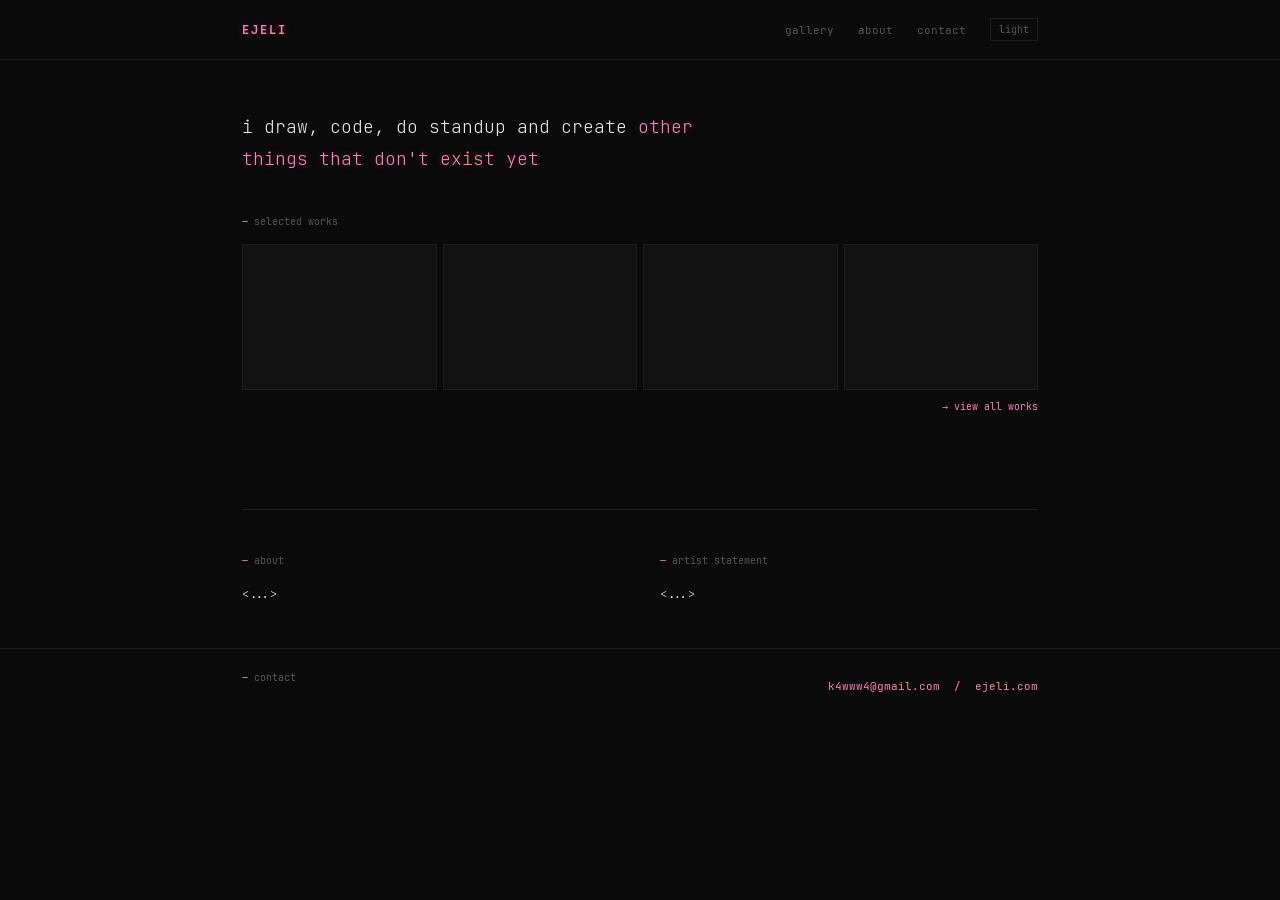
==== index.html @ 9e01dda7 "feat: add index.html landing page" ====
<!DOCTYPE html>
<html lang="en">
<head>
  <meta charset="UTF-8">
  <meta name="viewport" content="width=device-width, initial-scale=1.0">
  <title>ejeli</title>
  <link rel="stylesheet" href="style.css">
  <!-- apply stored theme before first paint to prevent flash -->
  <script>if(localStorage.getItem('ejeli-theme')==='light')document.documentElement.classList.add('light');</script>
</head>
<body>

  <nav>
    <div class="container">
      <div class="nav-inner">
        <a href="index.html" class="nav-logo">EJELI</a>
        <div class="nav-links">
          <a href="gallery.html">gallery</a>
          <a href="#about">about</a>
          <a href="#contact">contact</a>
          <button class="theme-toggle" id="theme-toggle" aria-label="Toggle theme">light</button>
        </div>
      </div>
    </div>
  </nav>

  <main>
    <div class="container">

      <!-- Hero -->
      <section class="hero">
        <p class="tagline">i draw, code, do standup and create <span class="accent">other things that don't exist yet</span></p>

        <p class="section-label">selected works</p>
        <div class="gallery-teaser">
          <div class="artwork-placeholder"></div>
          <div class="artwork-placeholder"></div>
          <div class="artwork-placeholder"></div>
          <div class="artwork-placeholder"></div>
        </div>
        <a href="gallery.html" class="view-all">→ view all works</a>
      </section>

      <!-- About + Artist Statement -->
      <section class="about-section" id="about">
        <div class="about-grid">
          <div>
            <p class="section-label">about</p>
            <p class="about-body">&lt;...&gt;</p>
          </div>
          <div>
            <p class="section-label">artist statement</p>
            <p class="about-body">&lt;...&gt;</p>
          </div>
        </div>
      </section>

    </div>
  </main>

  <footer id="contact">
    <div class="container">
      <div class="footer-inner">
        <span class="section-label">contact</span>
        <span class="footer-links">
          <a href="mailto:k4www4@gmail.com">k4www4@gmail.com</a>
          &nbsp;/&nbsp;
          <a href="https://ejeli.com" target="_blank" rel="noopener">ejeli.com</a>
        </span>
      </div>
    </div>
  </footer>

  <script>
    (function () {
      var stored = localStorage.getItem('ejeli-theme');
      var btn = document.getElementById('theme-toggle');
      if (stored === 'light') {
        document.documentElement.classList.add('light');
        btn.textContent = 'dark';
      }
      btn.addEventListener('click', function () {
        var isLight = document.documentElement.classList.toggle('light');
        localStorage.setItem('ejeli-theme', isLight ? 'light' : 'dark');
        btn.textContent = isLight ? 'dark' : 'light';
      });
    })();
  </script>

</body>
</html>
---- style.css ----
/* ── Fonts ───────────────────────────────────────────────── */
@font-face {
  font-family: 'JetBrains Mono';
  font-style: normal;
  font-weight: 300;
  font-display: swap;
  src: url('fonts/jetbrains-mono-light-latin.woff2') format('woff2');
}
@font-face {
  font-family: 'JetBrains Mono';
  font-style: normal;
  font-weight: 400;
  font-display: swap;
  src: url('fonts/jetbrains-mono-regular-latin.woff2') format('woff2');
}
@font-face {
  font-family: 'JetBrains Mono';
  font-style: normal;
  font-weight: 700;
  font-display: swap;
  src: url('fonts/jetbrains-mono-bold-latin.woff2') format('woff2');
}

/* ── Tokens: dark (default) ─────────────────────────────── */
:root {
  --bg:          #0a0a0a;
  --bg2:         #111111;
  --border:      #1e1e1e;
  --text:        #e8e8e8;
  --text-muted:  #555555;
  --accent:      #ff80b5;
  --accent-glow: #ff80b540;
  --transition:  0.25s ease;
}

/* ── Tokens: light ──────────────────────────────────────── */
html.light {
  --bg:          #f7f7f5;
  --bg2:         #efefed;
  --border:      #dddddd;
  --text:        #111111;
  --text-muted:  #999999;
  --accent:      #e8006a;
  --accent-glow: #e8006a20;
}

/* ── Reset ───────────────────────────────────────────────── */
*, *::before, *::after { box-sizing: border-box; margin: 0; padding: 0; }

html {
  background: var(--bg);
  color: var(--text);
  font-family: 'JetBrains Mono', monospace;
  font-weight: 400;
  transition: background var(--transition), color var(--transition);
}

body { min-height: 100vh; }

a { color: inherit; text-decoration: none; }

img { display: block; width: 100%; }

/* ── Layout ─────────────────────────────────────────────── */
.container {
  max-width: 860px;
  margin: 0 auto;
  padding: 0 32px;
}

/* ── Nav ────────────────────────────────────────────────── */
nav {
  border-bottom: 1px solid var(--border);
  transition: border-color var(--transition);
}

.nav-inner {
  display: flex;
  justify-content: space-between;
  align-items: center;
  padding: 18px 0;
}

.nav-logo {
  color: var(--accent);
  font-size: 12px;
  font-weight: 700;
  letter-spacing: 2px;
  text-shadow: 0 0 10px var(--accent-glow);
  transition: color var(--transition), text-shadow var(--transition);
}

.nav-links {
  display: flex;
  align-items: center;
  gap: 24px;
  color: var(--text-muted);
  font-size: 11px;
  transition: color var(--transition);
}

.nav-links a:hover { color: var(--accent); }

.theme-toggle {
  background: none;
  border: 1px solid var(--border);
  color: var(--text-muted);
  font-family: 'JetBrains Mono', monospace;
  font-size: 10px;
  padding: 4px 8px;
  cursor: pointer;
  transition: border-color var(--transition), color var(--transition);
}

.theme-toggle:hover {
  border-color: var(--accent);
  color: var(--accent);
}

.theme-toggle:focus-visible,
.nav-links a:focus-visible {
  outline: 1px solid var(--accent);
  outline-offset: 2px;
}

/* ── Section label ──────────────────────────────────────── */
.section-label {
  color: var(--text-muted);
  font-size: 10px;
  font-weight: 400;
  margin-bottom: 16px;
  transition: color var(--transition);
}

.section-label::before {
  content: '— ';
  color: var(--accent);
  transition: color var(--transition);
}

/* ── Hero ────────────────────────────────────────────────── */
.hero {
  padding: 52px 0 44px;
}

.tagline {
  color: var(--text);
  font-size: 18px;
  font-weight: 300;
  line-height: 1.75;
  max-width: 520px;
  margin-bottom: 40px;
  transition: color var(--transition);
}

.tagline .accent {
  color: var(--accent);
  text-shadow: 0 0 8px var(--accent-glow);
  transition: color var(--transition), text-shadow var(--transition);
}

/* ── Gallery teaser (index) ─────────────────────────────── */
.gallery-teaser {
  display: grid;
  grid-template-columns: repeat(4, 1fr);
  gap: 6px;
  margin-bottom: 10px;
}

.artwork-placeholder {
  background: var(--bg2);
  border: 1px solid var(--border);
  aspect-ratio: 4/3;
  transition: background var(--transition), border-color var(--transition);
}

.view-all {
  color: var(--accent);
  font-size: 10px;
  text-align: right;
  display: block;
  margin-bottom: 52px;
  transition: color var(--transition);
}

.view-all:hover { opacity: 0.7; }

/* ── About grid ─────────────────────────────────────────── */
.about-section {
  padding: 44px 0;
  border-top: 1px solid var(--border);
  transition: border-color var(--transition);
}

.about-grid {
  display: grid;
  grid-template-columns: 1fr 1fr;
  gap: 40px;
}

.about-body {
  color: var(--text);
  font-size: 12px;
  font-weight: 300;
  line-height: 1.8;
  transition: color var(--transition);
}

/* ── Footer ─────────────────────────────────────────────── */
footer {
  border-top: 1px solid var(--border);
  transition: border-color var(--transition);
}

.footer-inner {
  display: flex;
  justify-content: space-between;
  align-items: center;
  padding: 22px 0;
}

.footer-links {
  color: var(--accent);
  font-size: 11px;
  transition: color var(--transition);
}

.footer-links a { color: inherit; }
.footer-links a:hover { opacity: 0.7; }

/* ── Gallery page ───────────────────────────────────────── */
.gallery-header {
  padding: 36px 0 28px;
  display: flex;
  align-items: baseline;
  gap: 24px;
}

.back-link {
  color: var(--text-muted);
  font-size: 10px;
  transition: color var(--transition);
}

.back-link:hover { color: var(--accent); }

.masonry {
  column-count: 3;
  column-gap: 8px;
  padding-bottom: 52px;
}

.artwork {
  break-inside: avoid;
  margin-bottom: 8px;
}

.artwork .artwork-placeholder {
  aspect-ratio: unset;
  height: auto;
  min-height: 140px;
}

/* vary heights so masonry feels organic */
.artwork:nth-child(3n+1) .artwork-placeholder { min-height: 180px; }
.artwork:nth-child(3n+2) .artwork-placeholder { min-height: 140px; }
.artwork:nth-child(3n)   .artwork-placeholder { min-height: 200px; }

.artwork-title {
  color: var(--text-muted);
  font-size: 10px;
  padding: 6px 0 0;
  transition: color var(--transition);
}

/* ── Responsive ─────────────────────────────────────────── */
@media (max-width: 900px) {
  .masonry { column-count: 2; }
}

@media (max-width: 600px) {
  .container { padding: 0 20px; }
  .gallery-teaser { grid-template-columns: repeat(2, 1fr); }
  .about-grid { grid-template-columns: 1fr; gap: 28px; }
  .masonry { column-count: 1; }
  .nav-links { gap: 14px; font-size: 10px; }
  .tagline { font-size: 15px; }
}
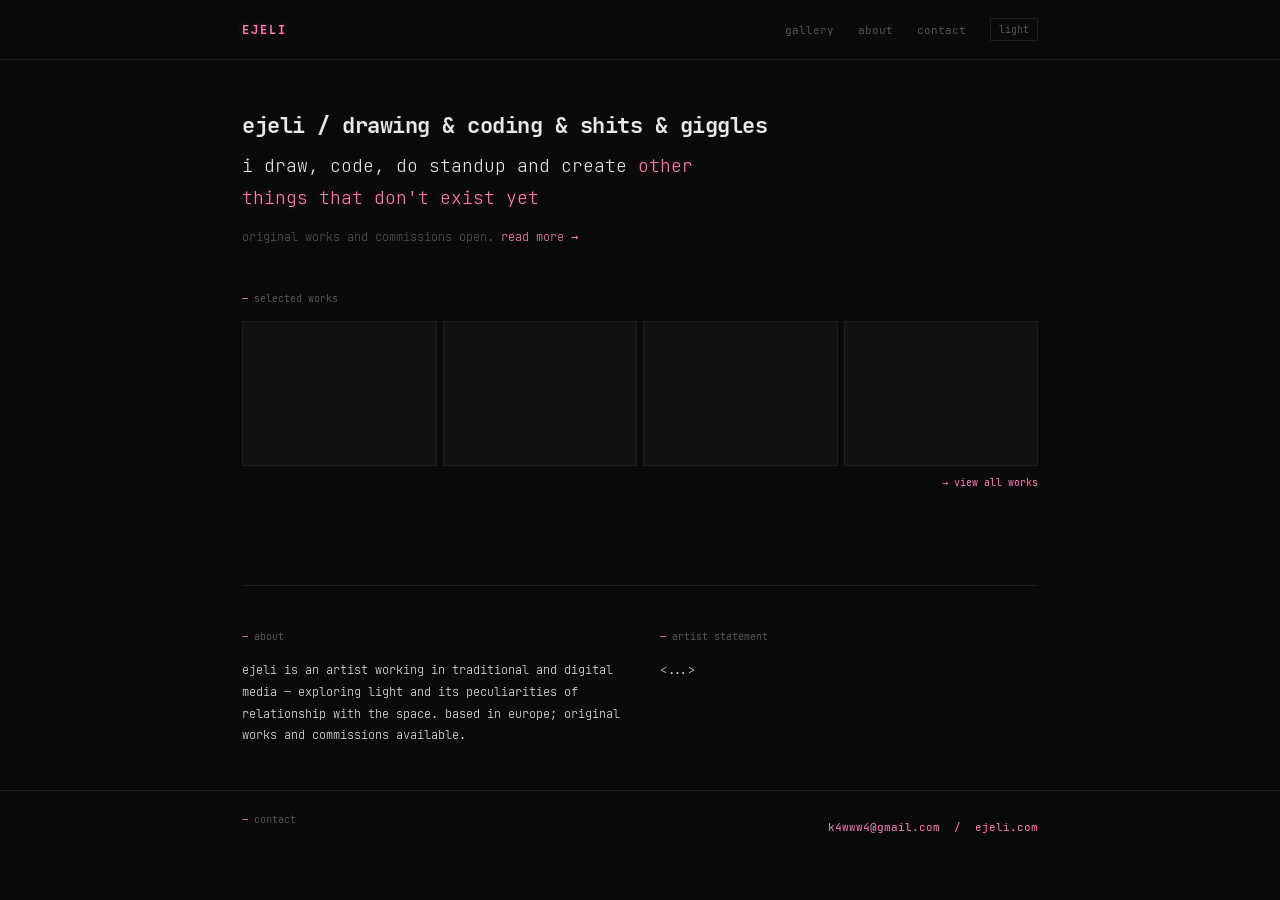
==== commit f0a1fbf7: "feat: add homepage headline, hero bio, and about snippet (Day 8 fix #2) Co-Authored-By: Claude Opus " ====
--- a/index.html
+++ b/index.html
@@ -4,6 +4,11 @@
   <meta charset="UTF-8">
   <meta name="viewport" content="width=device-width, initial-scale=1.0">
   <title>ejeli</title>
+  <meta name="description" content="i draw, code, do standup and create things that don't exist yet.">
+  <meta property="og:title" content="ejeli">
+  <meta property="og:description" content="i draw, code, do standup and create things that don't exist yet.">
+  <meta property="og:image" content="https://ejeli.com/images/featured.jpg">
+  <meta property="og:url" content="https://ejeli.com">
   <link rel="stylesheet" href="style.css">
   <!-- apply stored theme before first paint to prevent flash -->
   <script>if(localStorage.getItem('ejeli-theme')==='light')document.documentElement.classList.add('light');</script>
@@ -29,7 +34,9 @@
 
       <!-- Hero -->
       <section class="hero">
+        <h1 class="hero-name">ejeli / drawing &amp; coding &amp; shits &amp; giggles</h1>
         <p class="tagline">i draw, code, do standup and create <span class="accent">other things that don't exist yet</span></p>
+        <p class="hero-bio">original works and commissions open. <a href="#about" class="read-more">read more →</a></p>
 
         <p class="section-label">selected works</p>
         <div class="gallery-teaser">
@@ -46,7 +53,7 @@
         <div class="about-grid">
           <div>
             <p class="section-label">about</p>
-            <p class="about-body">&lt;...&gt;</p>
+            <p class="about-body">ejeli is an artist working in traditional and digital media — exploring light and its peculiarities of relationship with the space. based in europe; original works and commissions available.</p>
           </div>
           <div>
             <p class="section-label">artist statement</p>
@@ -65,7 +72,7 @@
         <span class="footer-links">
           <a href="mailto:k4www4@gmail.com">k4www4@gmail.com</a>
           &nbsp;/&nbsp;
-          <a href="https://ejeli.com" target="_blank" rel="noopener">ejeli.com</a>
+          <a href="https://ejeli.com" target="_blank" rel="noopener noreferrer">ejeli.com</a>
         </span>
       </div>
     </div>
@@ -76,7 +83,6 @@
       var stored = localStorage.getItem('ejeli-theme');
       var btn = document.getElementById('theme-toggle');
       if (stored === 'light') {
-        document.documentElement.classList.add('light');
         btn.textContent = 'dark';
       }
       btn.addEventListener('click', function () {
--- a/style.css
+++ b/style.css
@@ -143,6 +143,32 @@
   padding: 52px 0 44px;
 }
 
+.hero-name {
+  font-size: 22px;
+  font-weight: 700;
+  letter-spacing: -0.5px;
+  color: var(--text);
+  margin-bottom: 12px;
+  transition: color var(--transition);
+}
+
+.hero-bio {
+  font-size: 12px;
+  font-weight: 300;
+  line-height: 1.8;
+  color: var(--text-muted);
+  max-width: 480px;
+  margin-top: -28px;
+  margin-bottom: 44px;
+  transition: color var(--transition);
+}
+
+.read-more {
+  color: var(--accent);
+  transition: opacity var(--transition);
+}
+.read-more:hover { opacity: 0.7; }
+
 .tagline {
   color: var(--text);
   font-size: 18px;
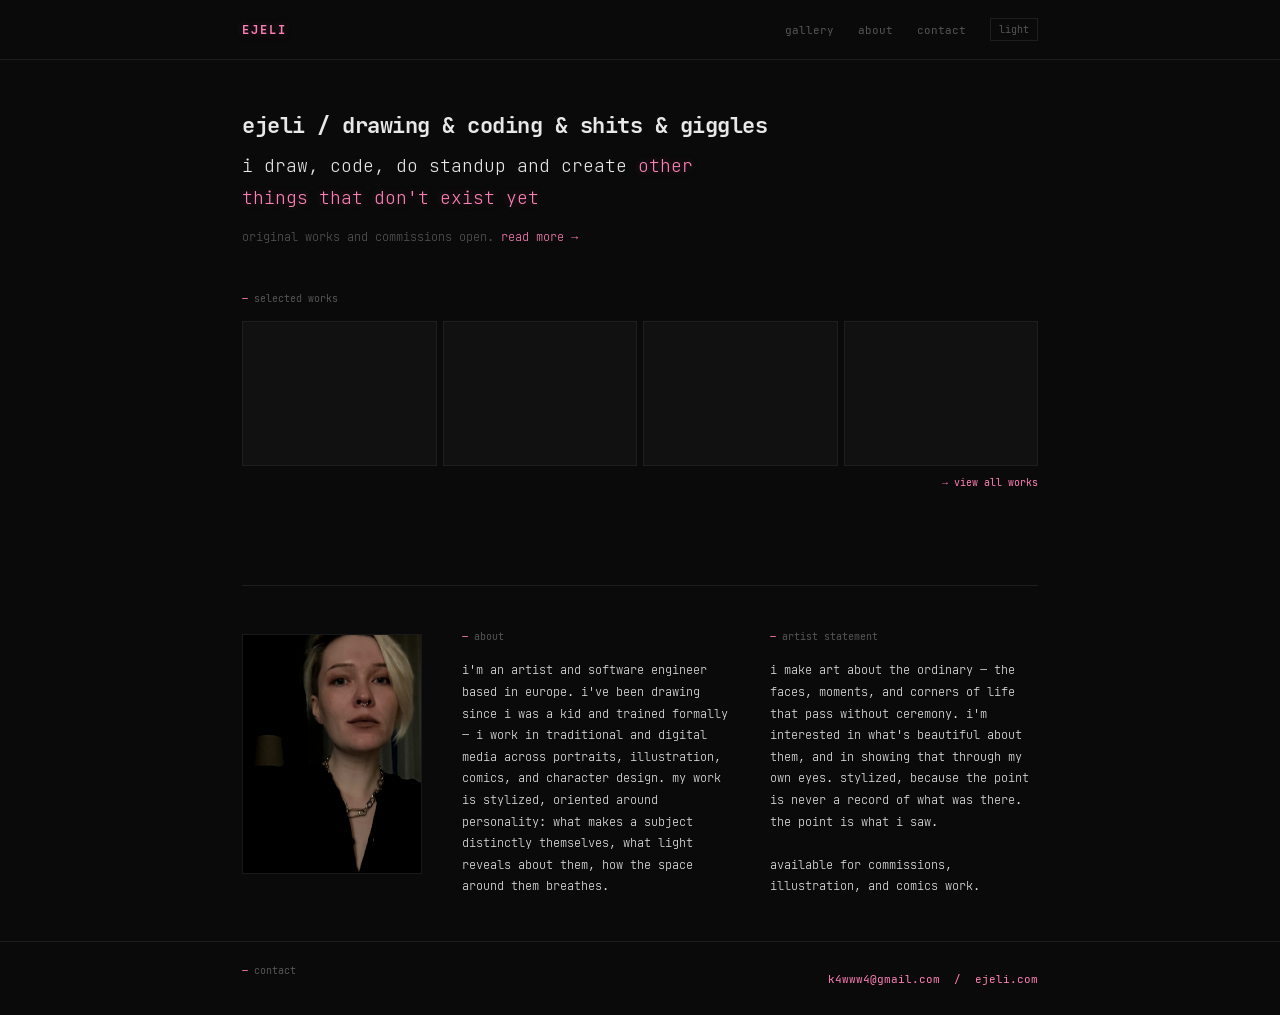
==== commit e9bd0b6f: "add profile photo and rewrite bio + artist statement Co-Authored-By: Claude Sonnet 4.6 <noreply@anth" ====
--- a/index.html
+++ b/index.html
@@ -51,13 +51,16 @@
       <!-- About + Artist Statement -->
       <section class="about-section" id="about">
         <div class="about-grid">
+          <div class="about-photo-col">
+            <img src="images/IMG_4363.jpeg" alt="ejeli" class="about-photo">
+          </div>
           <div>
             <p class="section-label">about</p>
-            <p class="about-body">ejeli is an artist working in traditional and digital media — exploring light and its peculiarities of relationship with the space. based in europe; original works and commissions available.</p>
+            <p class="about-body">i'm an artist and software engineer based in europe. i've been drawing since i was a kid and trained formally — i work in traditional and digital media across portraits, illustration, comics, and character design. my work is stylized, oriented around personality: what makes a subject distinctly themselves, what light reveals about them, how the space around them breathes.</p>
           </div>
           <div>
             <p class="section-label">artist statement</p>
-            <p class="about-body">&lt;...&gt;</p>
+            <p class="about-body">i make art about the ordinary — the faces, moments, and corners of life that pass without ceremony. i'm interested in what's beautiful about them, and in showing that through my own eyes. stylized, because the point is never a record of what was there. the point is what i saw.<br><br>available for commissions, illustration, and comics work.</p>
           </div>
         </div>
       </section>
--- a/style.css
+++ b/style.css
@@ -220,8 +220,28 @@
 
 .about-grid {
   display: grid;
-  grid-template-columns: 1fr 1fr;
+  grid-template-columns: 180px 1fr 1fr;
   gap: 40px;
+  align-items: start;
+}
+
+.about-photo-col {
+  padding-top: 4px;
+}
+
+.about-photo {
+  width: 100%;
+  aspect-ratio: 3/4;
+  object-fit: cover;
+  object-position: center top;
+  filter: grayscale(20%) contrast(1.05);
+  border: 1px solid var(--border);
+  transition: border-color var(--transition), filter var(--transition);
+}
+
+.about-photo:hover {
+  filter: grayscale(0%) contrast(1.05);
+  border-color: var(--accent);
 }
 
 .about-body {
@@ -308,6 +328,7 @@
   .container { padding: 0 20px; }
   .gallery-teaser { grid-template-columns: repeat(2, 1fr); }
   .about-grid { grid-template-columns: 1fr; gap: 28px; }
+  .about-photo { max-width: 160px; }
   .masonry { column-count: 1; }
   .nav-links { gap: 14px; font-size: 10px; }
   .tagline { font-size: 15px; }
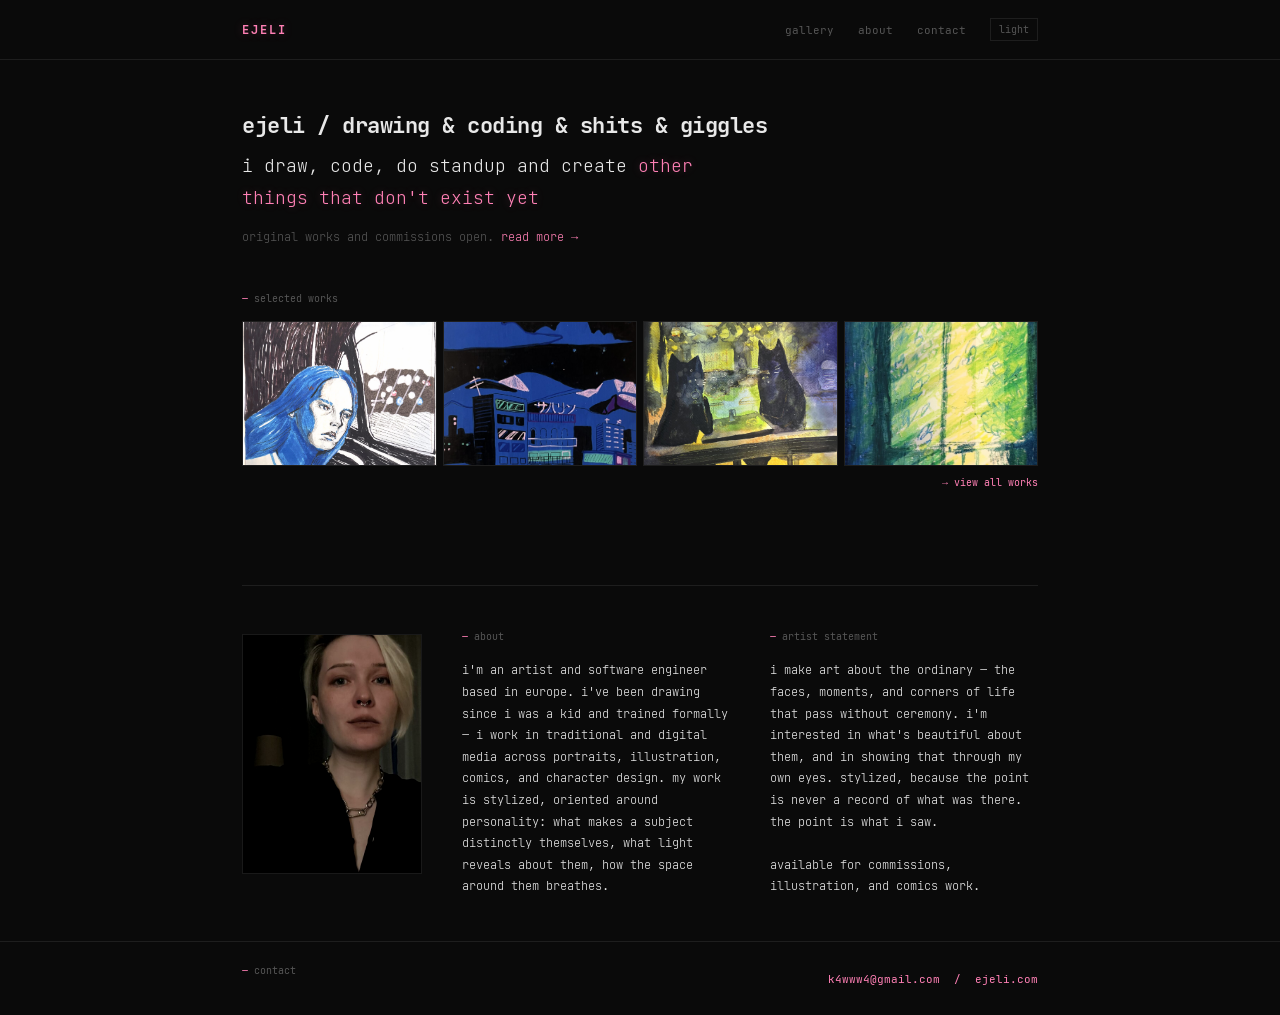
==== commit f6466b18: "feat(gallery): show real artworks instead of placeholders All 11 artwork slots were empty placeholde" ====
--- a/index.html
+++ b/index.html
@@ -40,10 +40,18 @@
 
         <p class="section-label">selected works</p>
         <div class="gallery-teaser">
-          <div class="artwork-placeholder"></div>
-          <div class="artwork-placeholder"></div>
-          <div class="artwork-placeholder"></div>
-          <div class="artwork-placeholder"></div>
+          <a href="gallery.html" aria-label="blue monday">
+            <img src="images/blue-monday.jpg" alt="blue monday — ink and marker drawing of a woman with bright blue hair sitting in a car" class="artwork-img" width="1222" height="1600" loading="lazy">
+          </a>
+          <a href="gallery.html" aria-label="sakhalin">
+            <img src="images/sakhalin.jpg" alt="sakhalin — night street in deep blue and black, mountains behind" class="artwork-img" width="994" height="1600" loading="lazy">
+          </a>
+          <a href="dialogues.html" aria-label="dialogues series">
+            <img src="images/dialogues-1.jpg" alt="dialogues series — watercolour of two black cats on a balcony at night" class="artwork-img" width="1101" height="1600" loading="lazy">
+          </a>
+          <a href="gallery.html" aria-label="light penetrating the balcony">
+            <img src="images/light-penetrating-the-balcony.jpg" alt="light penetrating the balcony — green and yellow light through a balcony door in oil pastel" class="artwork-img" width="957" height="1600" loading="lazy">
+          </a>
         </div>
         <a href="gallery.html" class="view-all">→ view all works</a>
       </section>
@@ -52,7 +60,7 @@
       <section class="about-section" id="about">
         <div class="about-grid">
           <div class="about-photo-col">
-            <img src="images/IMG_4363.jpeg" alt="ejeli" class="about-photo">
+            <img src="images/portrait.jpg" alt="ejeli" class="about-photo" width="506" height="900">
           </div>
           <div>
             <p class="section-label">about</p>
--- a/style.css
+++ b/style.css
@@ -200,6 +200,29 @@
   transition: background var(--transition), border-color var(--transition);
 }
 
+/* real artwork images — teaser crops to a uniform grid */
+.gallery-teaser { align-items: start; }
+
+.gallery-teaser a {
+  display: block;
+  aspect-ratio: 4/3;
+  overflow: hidden;
+  border: 1px solid var(--border);
+  background: var(--bg2);
+  transition: border-color var(--transition);
+}
+
+.gallery-teaser .artwork-img {
+  display: block;
+  width: 100%;
+  height: 100%;
+  object-fit: cover;
+  object-position: center 30%;
+  transition: opacity var(--transition);
+}
+
+.gallery-teaser a:hover .artwork-img { border-color: var(--accent); opacity: 0.85; }
+
 .view-all {
   color: var(--accent);
   font-size: 10px;
@@ -231,6 +254,7 @@
 
 .about-photo {
   width: 100%;
+  height: auto;          /* beat the img width/height attribute hint so aspect-ratio wins */
   aspect-ratio: 3/4;
   object-fit: cover;
   object-position: center top;
@@ -312,11 +336,66 @@
 .artwork:nth-child(3n+2) .artwork-placeholder { min-height: 140px; }
 .artwork:nth-child(3n)   .artwork-placeholder { min-height: 200px; }
 
+/* masonry keeps each artwork's own proportions — no cropping */
+.artwork .artwork-img {
+  display: block;
+  width: 100%;
+  height: auto;
+  border: 1px solid var(--border);
+  background: var(--bg2);
+  transition: border-color var(--transition), opacity var(--transition);
+}
+
+.artwork a:hover .artwork-img { border-color: var(--accent); opacity: 0.85; }
+
 .artwork-title {
   color: var(--text-muted);
   font-size: 10px;
   padding: 6px 0 0;
   transition: color var(--transition);
+}
+
+.artwork-meta {
+  color: var(--text-muted);
+  font-size: 9px;
+  opacity: 0.7;
+  padding: 2px 0 0;
+}
+
+.artwork-title a { color: inherit; }
+.artwork-title a:hover { color: var(--accent); }
+
+/* ── Series pages (two roads, dialogues) ────────────────── */
+.series-intro {
+  color: var(--text);
+  font-size: 12px;
+  font-weight: 300;
+  line-height: 1.8;
+  max-width: 560px;
+  padding-bottom: 28px;
+}
+
+/* series pages use a row-major grid, not columns — pages must read left-to-right */
+.series-gallery {
+  display: grid;
+  grid-template-columns: repeat(3, 1fr);
+  gap: 8px;
+  align-items: start;
+  padding-bottom: 40px;
+}
+
+.series-gallery .artwork { margin-bottom: 0; }
+
+.series-end {
+  padding-bottom: 52px;
+}
+
+@media (max-width: 900px) {
+  .series-gallery { grid-template-columns: repeat(2, 1fr); }
+}
+
+@media (max-width: 600px) {
+  .series-gallery { grid-template-columns: 1fr; }
 }
 
 /* ── Responsive ─────────────────────────────────────────── */
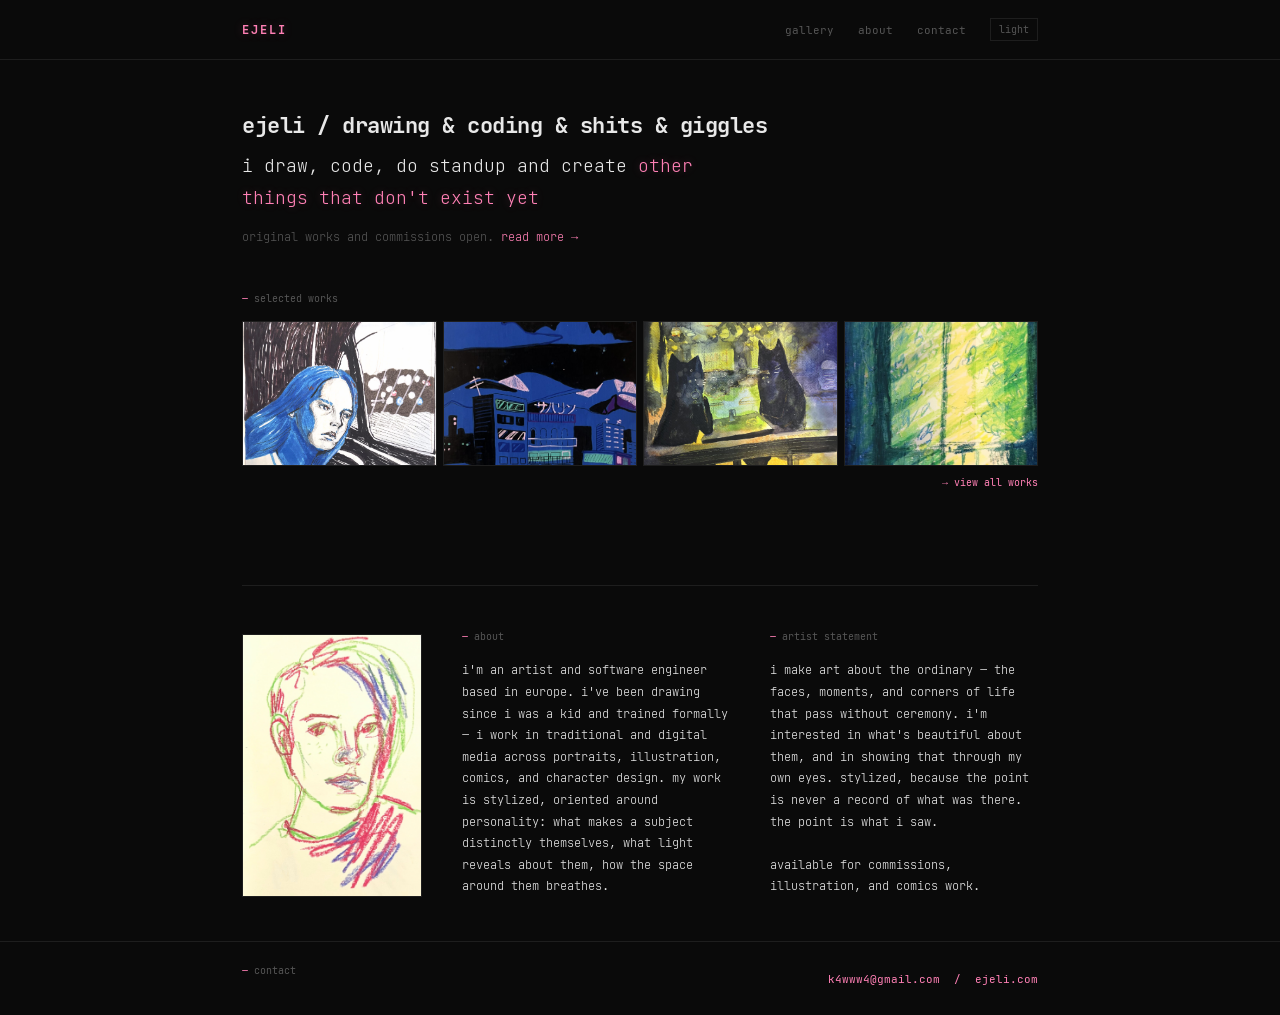
==== commit 3c97ab90: "Replace about portrait with crayon self-portrait The about image is now artwork, not a photo, so the" ====
--- a/index.html
+++ b/index.html
@@ -60,7 +60,7 @@
       <section class="about-section" id="about">
         <div class="about-grid">
           <div class="about-photo-col">
-            <img src="images/portrait.jpg" alt="ejeli" class="about-photo" width="506" height="900">
+            <img src="images/portrait.jpg" alt="self-portrait in crayon — ejeli" class="about-photo" width="821" height="1200">
           </div>
           <div>
             <p class="section-label">about</p>
--- a/style.css
+++ b/style.css
@@ -254,17 +254,13 @@
 
 .about-photo {
   width: 100%;
-  height: auto;          /* beat the img width/height attribute hint so aspect-ratio wins */
-  aspect-ratio: 3/4;
-  object-fit: cover;
-  object-position: center top;
-  filter: grayscale(20%) contrast(1.05);
+  height: auto;          /* natural aspect: this is a drawing, never crop it */
+  display: block;
   border: 1px solid var(--border);
-  transition: border-color var(--transition), filter var(--transition);
+  transition: border-color var(--transition);
 }
 
 .about-photo:hover {
-  filter: grayscale(0%) contrast(1.05);
   border-color: var(--accent);
 }
 
